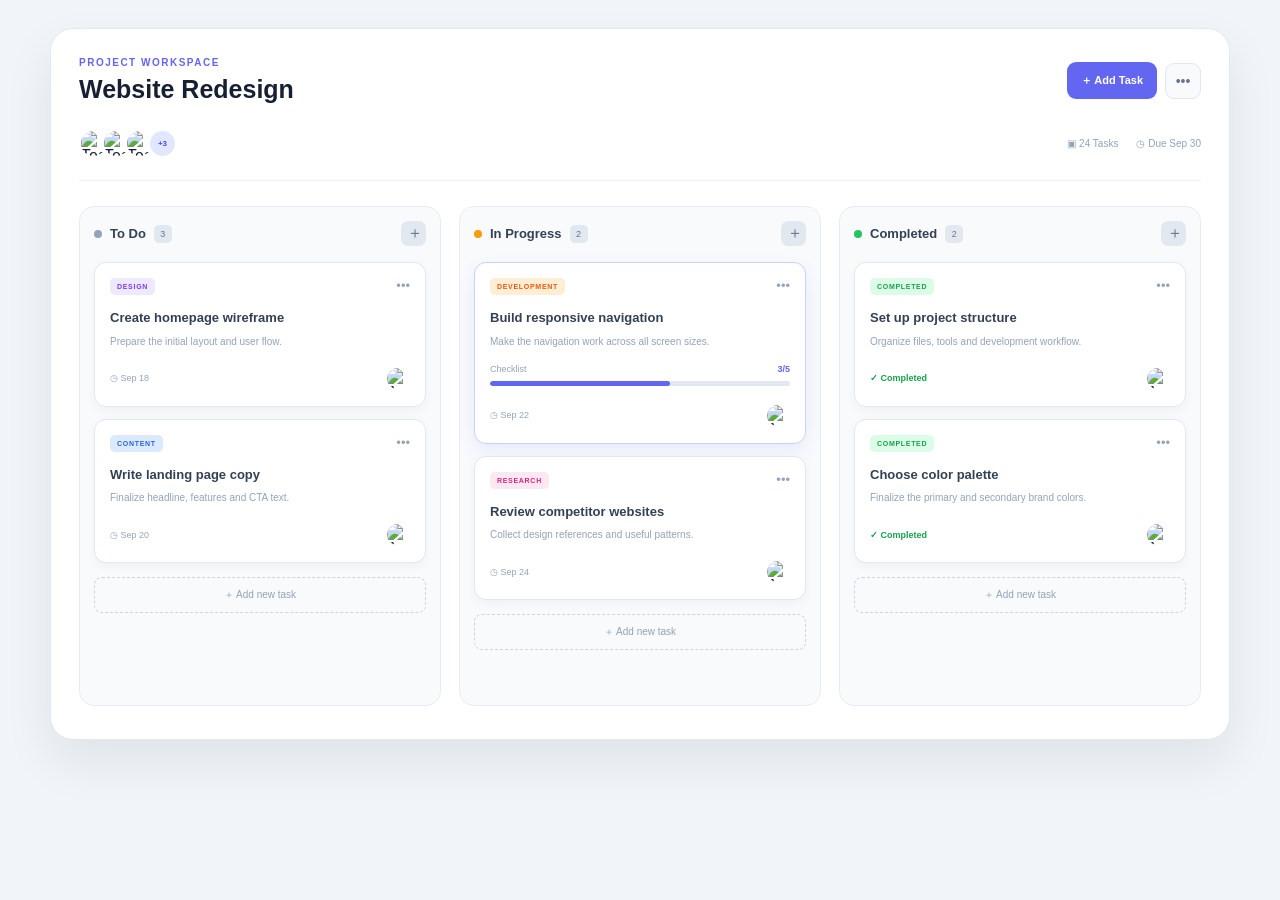
==== index.html @ b1eebb56 "first commit" ====
<!doctype html>
<html lang="en">
  <head>
    <meta charset="utf-8" />
    <meta name="viewport" content="width=device-width, initial-scale=1" />
    <title>
      Kanban Task Board with HTML &amp; CSS 📋 | Project Management UI
    </title>
    <link rel="stylesheet" href="./style.css" />
  </head>
  <body>
    <div class="kanban-board">
      <header class="board-header">
        <div>
          <p class="eyebrow">PROJECT WORKSPACE</p>
          <h1>Website Redesign</h1>
        </div>

        <div class="board-actions">
          <button type="button">＋ Add Task</button>
          <button class="more-button" type="button" aria-label="More options">
            •••
          </button>
        </div>
      </header>

      <div class="board-meta">
        <div class="team-avatars">
          <img src="https://i.pravatar.cc/80?img=12" alt="Team member" />
          <img src="https://i.pravatar.cc/80?img=32" alt="Team member" />
          <img src="https://i.pravatar.cc/80?img=47" alt="Team member" />
          <span>+3</span>
        </div>

        <div class="board-info">
          <span>▣ 24 Tasks</span>
          <span>◷ Due Sep 30</span>
        </div>
      </div>

      <main class="kanban-columns">
        <section class="kanban-column">
          <header class="column-header">
            <div>
              <span class="status-dot gray"></span>
              <h2>To Do</h2>
              <span class="task-count">3</span>
            </div>

            <button type="button">＋</button>
          </header>

          <div class="task-list">
            <article class="task-card">
              <div class="task-top">
                <span class="task-label purple">DESIGN</span>
                <button type="button">•••</button>
              </div>

              <h3>Create homepage wireframe</h3>
              <p>Prepare the initial layout and user flow.</p>

              <div class="task-footer">
                <span class="due-date">◷ Sep 18</span>
                <img src="https://i.pravatar.cc/60?img=12" alt="Assignee" />
              </div>
            </article>

            <article class="task-card">
              <div class="task-top">
                <span class="task-label blue">CONTENT</span>
                <button type="button">•••</button>
              </div>

              <h3>Write landing page copy</h3>
              <p>Finalize headline, features and CTA text.</p>

              <div class="task-footer">
                <span class="due-date">◷ Sep 20</span>
                <img src="https://i.pravatar.cc/60?img=32" alt="Assignee" />
              </div>
            </article>
          </div>

          <button class="add-task-button" type="button">＋ Add new task</button>
        </section>

        <section class="kanban-column">
          <header class="column-header">
            <div>
              <span class="status-dot orange"></span>
              <h2>In Progress</h2>
              <span class="task-count">2</span>
            </div>

            <button type="button">＋</button>
          </header>

          <div class="task-list">
            <article class="task-card highlighted">
              <div class="task-top">
                <span class="task-label orange">DEVELOPMENT</span>
                <button type="button">•••</button>
              </div>

              <h3>Build responsive navigation</h3>
              <p>Make the navigation work across all screen sizes.</p>

              <div class="checklist">
                <div class="checklist-label">
                  <span>Checklist</span>
                  <strong>3/5</strong>
                </div>

                <div class="checklist-track">
                  <span></span>
                </div>
              </div>

              <div class="task-footer">
                <span class="due-date">◷ Sep 22</span>
                <img src="https://i.pravatar.cc/60?img=47" alt="Assignee" />
              </div>
            </article>

            <article class="task-card">
              <div class="task-top">
                <span class="task-label pink">RESEARCH</span>
                <button type="button">•••</button>
              </div>

              <h3>Review competitor websites</h3>
              <p>Collect design references and useful patterns.</p>

              <div class="task-footer">
                <span class="due-date">◷ Sep 24</span>
                <img src="https://i.pravatar.cc/60?img=14" alt="Assignee" />
              </div>
            </article>
          </div>

          <button class="add-task-button" type="button">＋ Add new task</button>
        </section>

        <section class="kanban-column">
          <header class="column-header">
            <div>
              <span class="status-dot green"></span>
              <h2>Completed</h2>
              <span class="task-count">2</span>
            </div>

            <button type="button">＋</button>
          </header>

          <div class="task-list">
            <article class="task-card completed-card">
              <div class="task-top">
                <span class="task-label green-label">COMPLETED</span>
                <button type="button">•••</button>
              </div>

              <h3>Set up project structure</h3>
              <p>Organize files, tools and development workflow.</p>

              <div class="task-footer">
                <span class="done-date">✓ Completed</span>
                <img src="https://i.pravatar.cc/60?img=12" alt="Assignee" />
              </div>
            </article>

            <article class="task-card completed-card">
              <div class="task-top">
                <span class="task-label green-label">COMPLETED</span>
                <button type="button">•••</button>
              </div>

              <h3>Choose color palette</h3>
              <p>Finalize the primary and secondary brand colors.</p>

              <div class="task-footer">
                <span class="done-date">✓ Completed</span>
                <img src="https://i.pravatar.cc/60?img=32" alt="Assignee" />
              </div>
            </article>
          </div>

          <button class="add-task-button" type="button">＋ Add new task</button>
        </section>
      </main>
    </div>
  </body>
</html>
---- style.css ----
* {
  box-sizing: border-box;
}

body {
  margin: 0;
  min-height: 100vh;
  padding: 28px;
  background: #f1f5f9;
  color: #172033;
  font-family: Arial, sans-serif;
}

.kanban-board {
  width: min(100%, 1180px);
  margin: 0 auto;
  padding: 28px;
  border: 1px solid #e2e8f0;
  border-radius: 23px;
  background: #ffffff;
  box-shadow: 0 22px 50px rgba(15, 23, 42, 0.08);
}

.board-header,
.board-meta,
.column-header,
.task-top,
.task-footer,
.checklist-label {
  display: flex;
  align-items: center;
  justify-content: space-between;
  gap: 15px;
}

.eyebrow {
  margin: 0 0 7px;
  color: #6366f1;
  font-size: 10px;
  font-weight: 700;
  letter-spacing: 1.5px;
}

.board-header h1 {
  margin: 0;
  font-size: 25px;
}

.board-actions {
  display: flex;
  align-items: center;
  gap: 8px;
}

.board-actions > button:first-child {
  padding: 11px 14px;
  border: 0;
  border-radius: 9px;
  background: #6366f1;
  color: #ffffff;
  cursor: pointer;
  font-size: 11px;
  font-weight: 700;
  transition: background 0.25s ease, transform 0.25s ease;
}

.board-actions > button:first-child:hover {
  background: #4f46e5;
  transform: translateY(-2px);
}

.more-button {
  width: 36px;
  height: 36px;
  border: 1px solid #e2e8f0;
  border-radius: 9px;
  background: #f8fafc;
  color: #64748b;
  cursor: pointer;
  font-size: 14px;
}

.board-meta {
  margin-top: 25px;
  padding-bottom: 22px;
  border-bottom: 1px solid #edf1f5;
}

.team-avatars {
  display: flex;
  align-items: center;
}

.team-avatars img,
.team-avatars span {
  width: 29px;
  height: 29px;
  margin-left: -6px;
  border: 2px solid #ffffff;
  border-radius: 50%;
}

.team-avatars img:first-child {
  margin-left: 0;
}

.team-avatars img {
  object-fit: cover;
}

.team-avatars span {
  display: grid;
  place-items: center;
  background: #e0e7ff;
  color: #4f46e5;
  font-size: 8px;
  font-weight: 700;
}

.board-info {
  display: flex;
  gap: 18px;
  color: #94a3b8;
  font-size: 10px;
}

.kanban-columns {
  display: grid;
  grid-template-columns: repeat(3, minmax(245px, 1fr));
  gap: 18px;
  margin-top: 25px;
  overflow-x: auto;
  padding-bottom: 5px;
}

.kanban-column {
  min-height: 500px;
  padding: 14px;
  border: 1px solid #e7ecf3;
  border-radius: 15px;
  background: #f8fafc;
}

.column-header {
  margin-bottom: 16px;
}

.column-header > div {
  display: flex;
  align-items: center;
  gap: 8px;
}

.column-header h2 {
  margin: 0;
  color: #334155;
  font-size: 13px;
}

.column-header > button {
  width: 25px;
  height: 25px;
  border: 0;
  border-radius: 7px;
  background: #e2e8f0;
  color: #64748b;
  cursor: pointer;
  font-size: 16px;
}

.column-header > button:hover {
  background: #c7d2fe;
  color: #4f46e5;
}

.status-dot {
  width: 8px;
  height: 8px;
  border-radius: 50%;
}

.status-dot.gray {
  background: #94a3b8;
}

.status-dot.orange {
  background: #f59e0b;
}

.status-dot.green {
  background: #22c55e;
}

.task-count {
  min-width: 18px;
  height: 18px;
  display: grid;
  place-items: center;
  border-radius: 5px;
  background: #e2e8f0;
  color: #64748b;
  font-size: 9px;
}

.task-list {
  display: grid;
  gap: 12px;
}

.task-card {
  padding: 15px;
  border: 1px solid #e2e8f0;
  border-radius: 12px;
  background: #ffffff;
  box-shadow: 0 4px 12px rgba(15, 23, 42, 0.04);
  transition: transform 0.25s ease, box-shadow 0.25s ease;
}

.task-card:hover {
  transform: translateY(-4px);
  box-shadow: 0 12px 24px rgba(15, 23, 42, 0.09);
}

.task-card.highlighted {
  border-color: #c7d2fe;
  box-shadow: 0 7px 18px rgba(99, 102, 241, 0.1);
}

.task-top {
  align-items: flex-start;
}

.task-label {
  padding: 5px 7px;
  border-radius: 5px;
  font-size: 7px;
  font-weight: 700;
  letter-spacing: 0.7px;
}

.task-label.purple {
  background: #ede9fe;
  color: #7c3aed;
}

.task-label.blue {
  background: #dbeafe;
  color: #2563eb;
}

.task-label.orange {
  background: #ffedd5;
  color: #ea580c;
}

.task-label.pink {
  background: #fce7f3;
  color: #db2777;
}

.task-label.green-label {
  background: #dcfce7;
  color: #16a34a;
}

.task-top button {
  padding: 0;
  border: 0;
  background: transparent;
  color: #94a3b8;
  cursor: pointer;
  font-size: 13px;
}

.task-card h3 {
  margin: 14px 0 7px;
  color: #334155;
  font-size: 13px;
  line-height: 1.35;
}

.task-card > p {
  margin: 0;
  color: #94a3b8;
  font-size: 10px;
  line-height: 1.5;
}

.checklist {
  margin-top: 15px;
}

.checklist-label {
  margin-bottom: 7px;
  color: #94a3b8;
  font-size: 9px;
}

.checklist-label strong {
  color: #6366f1;
}

.checklist-track {
  height: 5px;
  overflow: hidden;
  border-radius: 10px;
  background: #e2e8f0;
}

.checklist-track span {
  display: block;
  width: 60%;
  height: 100%;
  border-radius: inherit;
  background: #6366f1;
}

.task-footer {
  margin-top: 17px;
}

.due-date,
.done-date {
  color: #94a3b8;
  font-size: 9px;
}

.done-date {
  color: #16a34a;
  font-weight: 700;
}

.task-footer img {
  width: 25px;
  height: 25px;
  border: 2px solid #ffffff;
  border-radius: 50%;
  object-fit: cover;
}

.add-task-button {
  width: 100%;
  margin-top: 14px;
  padding: 10px;
  border: 1px dashed #cbd5e1;
  border-radius: 8px;
  background: transparent;
  color: #94a3b8;
  cursor: pointer;
  font-size: 10px;
  transition: border-color 0.25s ease, color 0.25s ease,
    background 0.25s ease;
}

.add-task-button:hover {
  border-color: #818cf8;
  background: #eef2ff;
  color: #6366f1;
}

@media (max-width: 700px) {
  body {
    padding: 14px;
  }

  .kanban-board {
    padding: 20px 15px;
  }

  .kanban-columns {
    grid-template-columns: repeat(3, 270px);
  }

  .board-info {
    display: none;
  }
}
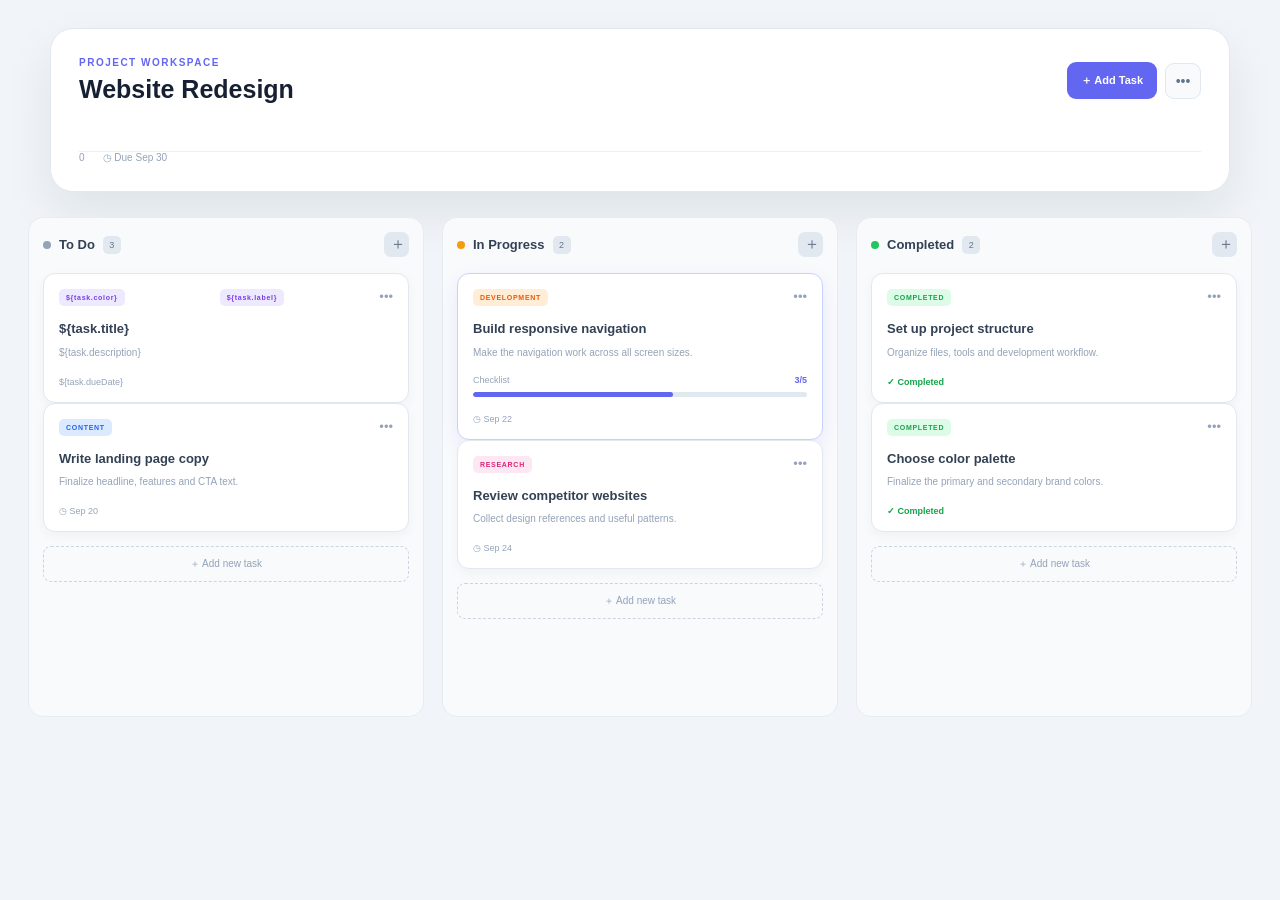
==== commit 75681df5: "logic to replace hardcoded values" ====
--- a/index.html
+++ b/index.html
@@ -25,21 +25,17 @@
       </header>
 
       <div class="board-meta">
-        <div class="team-avatars">
-          <img src="https://i.pravatar.cc/80?img=12" alt="Team member" />
-          <img src="https://i.pravatar.cc/80?img=32" alt="Team member" />
-          <img src="https://i.pravatar.cc/80?img=47" alt="Team member" />
-          <span>+3</span>
+        
         </div>
 
         <div class="board-info">
-          <span>▣ 24 Tasks</span>
+          <span id="total_count">0</span>
           <span>◷ Due Sep 30</span>
         </div>
       </div>
 
       <main class="kanban-columns">
-        <section class="kanban-column">
+        <section class="kanban-column" data-status="todo">
           <header class="column-header">
             <div>
               <span class="status-dot gray"></span>
@@ -50,19 +46,19 @@
             <button type="button">＋</button>
           </header>
 
-          <div class="task-list">
+          <div id="list-todo">
             <article class="task-card">
               <div class="task-top">
-                <span class="task-label purple">DESIGN</span>
+                <span class="task-label purple">${task.color}</span>
+                <span class="task-label purple">${task.label}</span>
                 <button type="button">•••</button>
               </div>
 
-              <h3>Create homepage wireframe</h3>
-              <p>Prepare the initial layout and user flow.</p>
+              <h3>${task.title}</h3>
+              <p>${task.description}</p>
 
               <div class="task-footer">
-                <span class="due-date">◷ Sep 18</span>
-                <img src="https://i.pravatar.cc/60?img=12" alt="Assignee" />
+                <span class="due-date">${task.dueDate}</span>
               </div>
             </article>
 
@@ -77,7 +73,6 @@
 
               <div class="task-footer">
                 <span class="due-date">◷ Sep 20</span>
-                <img src="https://i.pravatar.cc/60?img=32" alt="Assignee" />
               </div>
             </article>
           </div>
@@ -85,7 +80,7 @@
           <button class="add-task-button" type="button">＋ Add new task</button>
         </section>
 
-        <section class="kanban-column">
+        <section class="kanban-column" data-status="progress">
           <header class="column-header">
             <div>
               <span class="status-dot orange"></span>
@@ -96,7 +91,7 @@
             <button type="button">＋</button>
           </header>
 
-          <div class="task-list">
+          <div id="list-progress">
             <article class="task-card highlighted">
               <div class="task-top">
                 <span class="task-label orange">DEVELOPMENT</span>
@@ -119,7 +114,6 @@
 
               <div class="task-footer">
                 <span class="due-date">◷ Sep 22</span>
-                <img src="https://i.pravatar.cc/60?img=47" alt="Assignee" />
               </div>
             </article>
 
@@ -134,7 +128,7 @@
 
               <div class="task-footer">
                 <span class="due-date">◷ Sep 24</span>
-                <img src="https://i.pravatar.cc/60?img=14" alt="Assignee" />
+                
               </div>
             </article>
           </div>
@@ -142,7 +136,7 @@
           <button class="add-task-button" type="button">＋ Add new task</button>
         </section>
 
-        <section class="kanban-column">
+        <section class="kanban-column" data-status="done">
           <header class="column-header">
             <div>
               <span class="status-dot green"></span>
@@ -153,7 +147,7 @@
             <button type="button">＋</button>
           </header>
 
-          <div class="task-list">
+          <div id="list-done">
             <article class="task-card completed-card">
               <div class="task-top">
                 <span class="task-label green-label">COMPLETED</span>
@@ -165,7 +159,7 @@
 
               <div class="task-footer">
                 <span class="done-date">✓ Completed</span>
-                <img src="https://i.pravatar.cc/60?img=12" alt="Assignee" />
+                
               </div>
             </article>
 
@@ -180,7 +174,7 @@
 
               <div class="task-footer">
                 <span class="done-date">✓ Completed</span>
-                <img src="https://i.pravatar.cc/60?img=32" alt="Assignee" />
+                
               </div>
             </article>
           </div>
@@ -189,5 +183,6 @@
         </section>
       </main>
     </div>
+    <script src="./index.js"></script>
   </body>
 </html>
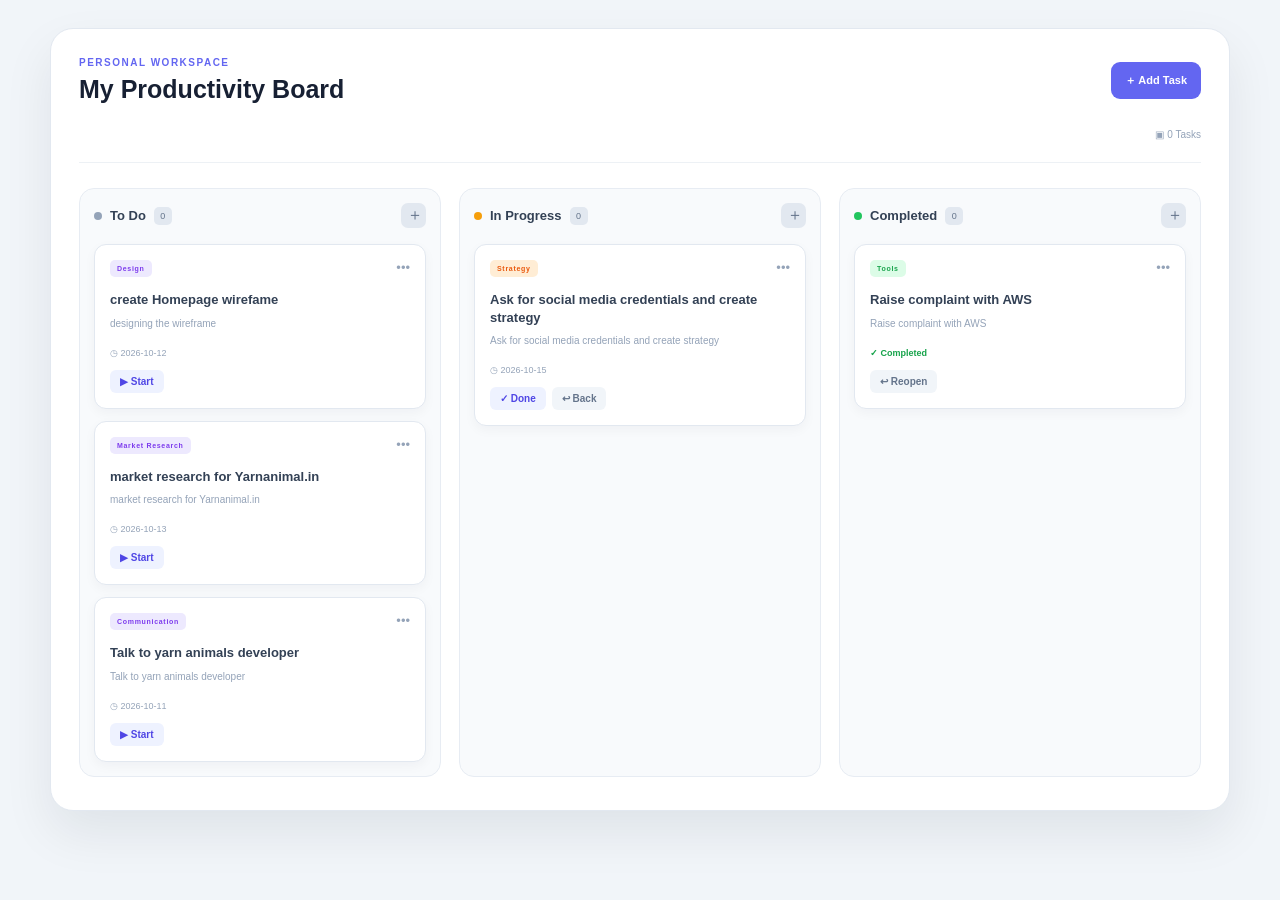
==== commit 5e1bb35a: "adding logic for cards" ====
--- a/index.html
+++ b/index.html
@@ -3,34 +3,27 @@
   <head>
     <meta charset="utf-8" />
     <meta name="viewport" content="width=device-width, initial-scale=1" />
-    <title>
-      Kanban Task Board with HTML &amp; CSS 📋 | Project Management UI
-    </title>
+    <title>My Productivity Board</title>
     <link rel="stylesheet" href="./style.css" />
   </head>
   <body>
     <div class="kanban-board">
       <header class="board-header">
         <div>
-          <p class="eyebrow">PROJECT WORKSPACE</p>
-          <h1>Website Redesign</h1>
+          <p class="eyebrow">PERSONAL WORKSPACE</p>
+          <h1>My Productivity Board</h1>
         </div>
 
         <div class="board-actions">
-          <button type="button">＋ Add Task</button>
-          <button class="more-button" type="button" aria-label="More options">
-            •••
-          </button>
+          <button type="button" id="add-task-btn">＋ Add Task</button>
         </div>
       </header>
 
       <div class="board-meta">
-        
-        </div>
+        <span id="today-label" class="board-info"></span>
 
         <div class="board-info">
-          <span id="total_count">0</span>
-          <span>◷ Due Sep 30</span>
+          <span>▣ <span id="total-count">0</span> Tasks</span>
         </div>
       </div>
 
@@ -40,44 +33,14 @@
             <div>
               <span class="status-dot gray"></span>
               <h2>To Do</h2>
-              <span class="task-count">3</span>
+              <span class="task-count" id="count-todo">0</span>
             </div>
-
-            <button type="button">＋</button>
+            <button type="button" class="column-add" data-status="todo">
+              ＋
+            </button>
           </header>
 
-          <div id="list-todo">
-            <article class="task-card">
-              <div class="task-top">
-                <span class="task-label purple">${task.color}</span>
-                <span class="task-label purple">${task.label}</span>
-                <button type="button">•••</button>
-              </div>
-
-              <h3>${task.title}</h3>
-              <p>${task.description}</p>
-
-              <div class="task-footer">
-                <span class="due-date">${task.dueDate}</span>
-              </div>
-            </article>
-
-            <article class="task-card">
-              <div class="task-top">
-                <span class="task-label blue">CONTENT</span>
-                <button type="button">•••</button>
-              </div>
-
-              <h3>Write landing page copy</h3>
-              <p>Finalize headline, features and CTA text.</p>
-
-              <div class="task-footer">
-                <span class="due-date">◷ Sep 20</span>
-              </div>
-            </article>
-          </div>
-
-          <button class="add-task-button" type="button">＋ Add new task</button>
+          <div class="task-list" id="list-todo"></div>
         </section>
 
         <section class="kanban-column" data-status="progress">
@@ -85,55 +48,14 @@
             <div>
               <span class="status-dot orange"></span>
               <h2>In Progress</h2>
-              <span class="task-count">2</span>
+              <span class="task-count" id="count-progress">0</span>
             </div>
-
-            <button type="button">＋</button>
+            <button type="button" class="column-add" data-status="progress">
+              ＋
+            </button>
           </header>
 
-          <div id="list-progress">
-            <article class="task-card highlighted">
-              <div class="task-top">
-                <span class="task-label orange">DEVELOPMENT</span>
-                <button type="button">•••</button>
-              </div>
-
-              <h3>Build responsive navigation</h3>
-              <p>Make the navigation work across all screen sizes.</p>
-
-              <div class="checklist">
-                <div class="checklist-label">
-                  <span>Checklist</span>
-                  <strong>3/5</strong>
-                </div>
-
-                <div class="checklist-track">
-                  <span></span>
-                </div>
-              </div>
-
-              <div class="task-footer">
-                <span class="due-date">◷ Sep 22</span>
-              </div>
-            </article>
-
-            <article class="task-card">
-              <div class="task-top">
-                <span class="task-label pink">RESEARCH</span>
-                <button type="button">•••</button>
-              </div>
-
-              <h3>Review competitor websites</h3>
-              <p>Collect design references and useful patterns.</p>
-
-              <div class="task-footer">
-                <span class="due-date">◷ Sep 24</span>
-                
-              </div>
-            </article>
-          </div>
-
-          <button class="add-task-button" type="button">＋ Add new task</button>
+          <div class="task-list" id="list-progress"></div>
         </section>
 
         <section class="kanban-column" data-status="done">
@@ -141,48 +63,44 @@
             <div>
               <span class="status-dot green"></span>
               <h2>Completed</h2>
-              <span class="task-count">2</span>
+              <span class="task-count" id="count-done">0</span>
             </div>
-
-            <button type="button">＋</button>
+            <button type="button" class="column-add" data-status="done">
+              ＋
+            </button>
           </header>
 
-          <div id="list-done">
-            <article class="task-card completed-card">
-              <div class="task-top">
-                <span class="task-label green-label">COMPLETED</span>
-                <button type="button">•••</button>
-              </div>
-
-              <h3>Set up project structure</h3>
-              <p>Organize files, tools and development workflow.</p>
-
-              <div class="task-footer">
-                <span class="done-date">✓ Completed</span>
-                
-              </div>
-            </article>
-
-            <article class="task-card completed-card">
-              <div class="task-top">
-                <span class="task-label green-label">COMPLETED</span>
-                <button type="button">•••</button>
-              </div>
-
-              <h3>Choose color palette</h3>
-              <p>Finalize the primary and secondary brand colors.</p>
-
-              <div class="task-footer">
-                <span class="done-date">✓ Completed</span>
-                
-              </div>
-            </article>
-          </div>
-
-          <button class="add-task-button" type="button">＋ Add new task</button>
+          <div class="task-list" id="list-done"></div>
         </section>
       </main>
     </div>
-    <script src="./index.js"></script>
+
+    <dialog id="task-dialog">
+      <form id="task-form">
+        <h2>New Task</h2>
+        <input type="text" id="task-title" placeholder="Title" required />
+        <input type="text" id="task-desc" placeholder="Description" />
+        <input type="text" id="task-label" placeholder="Label (e.g. Design)" />
+        <select id="task-color">
+          <option value="purple">Purple</option>
+          <option value="blue">Blue</option>
+          <option value="orange">Orange</option>
+          <option value="pink">Pink</option>
+        </select>
+        <select id="task-status">
+          <option value="todo">To Do</option>
+          <option value="progress">In Progress</option>
+          <option value="done">Completed</option>
+        </select>
+        <input type="date" id="task-date" required />
+        <div class="dialog-buttons">
+          <button type="button" id="delete-btn" hidden>Delete</button>
+          <button type="button" id="cancel-btn">Cancel</button>
+          <button type="submit" id="submit-btn">Add</button>
+        </div>
+      </form>
+    </dialog>
+
+    <script src="./index.js" defer></script>
   </body>
 </html>
--- a/style.css
+++ b/style.css
@@ -61,7 +61,9 @@
   cursor: pointer;
   font-size: 11px;
   font-weight: 700;
-  transition: background 0.25s ease, transform 0.25s ease;
+  transition:
+    background 0.25s ease,
+    transform 0.25s ease;
 }
 
 .board-actions > button:first-child:hover {
@@ -213,7 +215,9 @@
   border-radius: 12px;
   background: #ffffff;
   box-shadow: 0 4px 12px rgba(15, 23, 42, 0.04);
-  transition: transform 0.25s ease, box-shadow 0.25s ease;
+  transition:
+    transform 0.25s ease,
+    box-shadow 0.25s ease;
 }
 
 .task-card:hover {
@@ -348,7 +352,9 @@
   color: #94a3b8;
   cursor: pointer;
   font-size: 10px;
-  transition: border-color 0.25s ease, color 0.25s ease,
+  transition:
+    border-color 0.25s ease,
+    color 0.25s ease,
     background 0.25s ease;
 }
 
@@ -358,6 +364,84 @@
   color: #6366f1;
 }
 
+dialog {
+  width: min(92%, 380px);
+  padding: 22px;
+  border: 1px solid #e2e8f0;
+  border-radius: 15px;
+}
+dialog::backdrop {
+  background: rgba(15, 23, 42, 0.4);
+}
+#task-form {
+  display: grid;
+  gap: 10px;
+}
+#task-form h2 {
+  margin: 0 0 4px;
+  font-size: 16px;
+}
+#task-form input,
+#task-form select {
+  padding: 10px;
+  border: 1px solid #cbd5e1;
+  border-radius: 8px;
+  font-size: 12px;
+}
+.dialog-buttons {
+  display: flex;
+  justify-content: flex-end;
+  gap: 8px;
+}
+.dialog-buttons button {
+  padding: 9px 14px;
+  border: 0;
+  border-radius: 8px;
+  cursor: pointer;
+  font-size: 11px;
+  font-weight: 700;
+}
+#cancel-btn {
+  background: #e2e8f0;
+  color: #475569;
+}
+.dialog-buttons button[type="submit"] {
+  background: #6366f1;
+  color: #fff;
+}
+
+.card-actions {
+  display: flex;
+  gap: 6px;
+  margin-top: 12px;
+}
+.action-btn {
+  padding: 6px 10px;
+  border: 0;
+  border-radius: 6px;
+  background: #eef2ff;
+  color: #4f46e5;
+  font-size: 10px;
+  font-weight: 700;
+  cursor: pointer;
+}
+.action-btn:hover {
+  background: #c7d2fe;
+}
+.action-btn.secondary {
+  background: #f1f5f9;
+  color: #64748b;
+}
+.action-btn.secondary:hover {
+  background: #e2e8f0;
+}
+
+#delete-btn {
+  background: #fee2e2;
+  color: #dc2626;
+  margin-right: auto;
+}
+
 @media (max-width: 700px) {
   body {
     padding: 14px;
@@ -374,4 +458,4 @@
   .board-info {
     display: none;
   }
-}+}
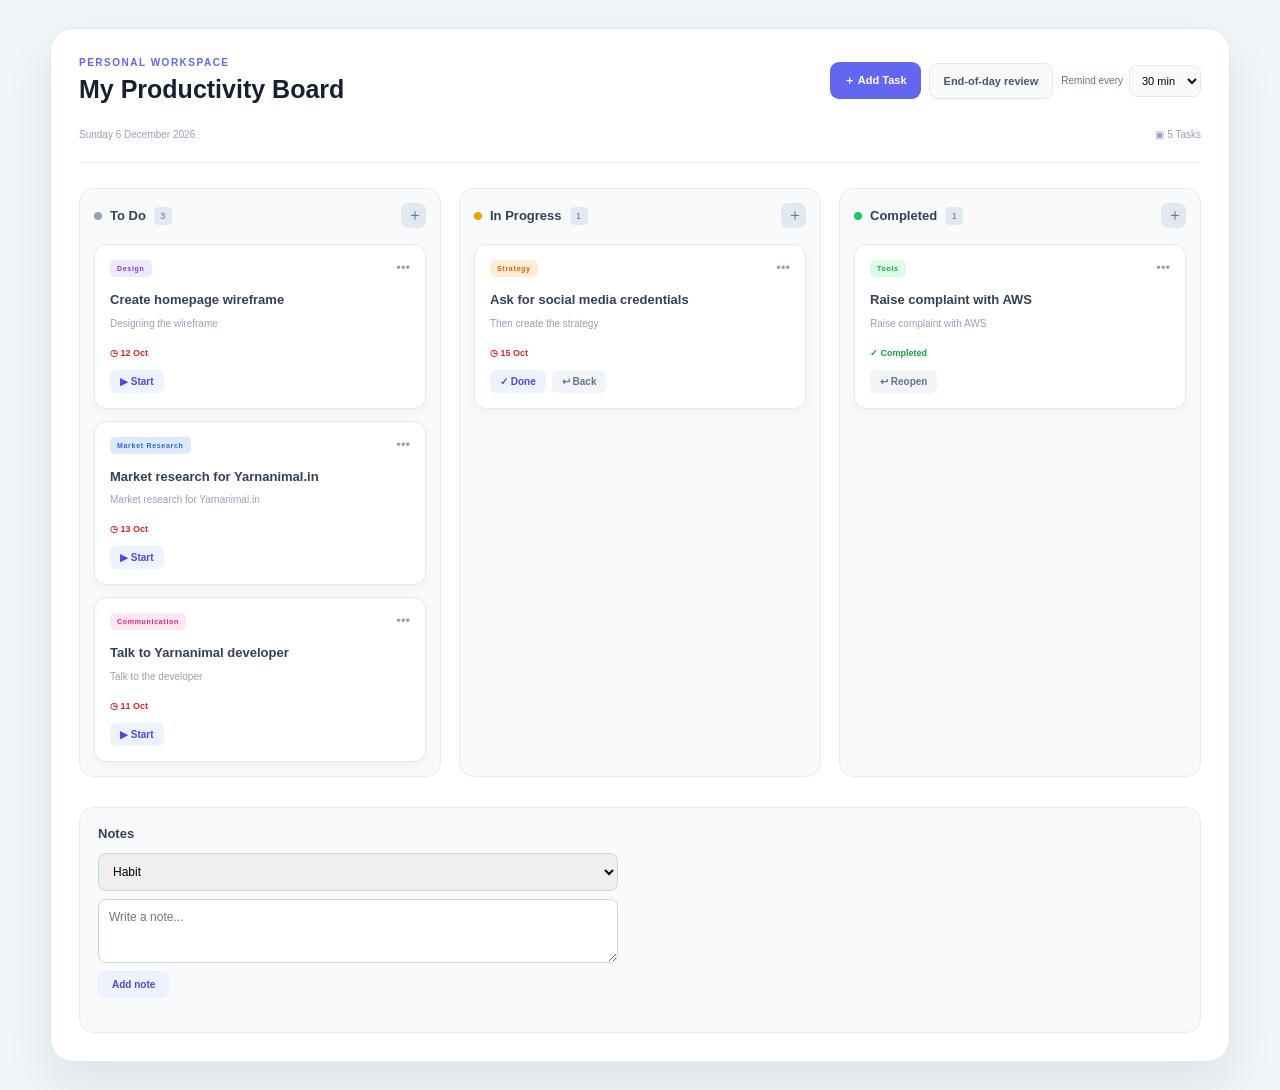
==== commit 32e0ad97: "added local storage file for better functionality updated panel styles, created logic for timer and " ====
--- a/index.html
+++ b/index.html
@@ -5,6 +5,7 @@
     <meta name="viewport" content="width=device-width, initial-scale=1" />
     <title>My Productivity Board</title>
     <link rel="stylesheet" href="./style.css" />
+    <link rel="stylesheet" href="./panels.css" />
   </head>
   <body>
     <div class="kanban-board">
@@ -16,12 +17,21 @@
 
         <div class="board-actions">
           <button type="button" id="add-task-btn">＋ Add Task</button>
+          <button type="button" id="review-btn" class="ghost-btn">End-of-day review</button>
+          <label class="reminder-setting">
+            Remind every
+            <select id="reminder-interval">
+              <option value="15">15 min</option>
+              <option value="30">30 min</option>
+              <option value="60">60 min</option>
+              <option value="0">Off</option>
+            </select>
+          </label>
         </div>
       </header>
 
       <div class="board-meta">
         <span id="today-label" class="board-info"></span>
-
         <div class="board-info">
           <span>▣ <span id="total-count">0</span> Tasks</span>
         </div>
@@ -35,11 +45,8 @@
               <h2>To Do</h2>
               <span class="task-count" id="count-todo">0</span>
             </div>
-            <button type="button" class="column-add" data-status="todo">
-              ＋
-            </button>
+            <button type="button" class="column-add" data-status="todo" aria-label="Add to To Do">＋</button>
           </header>
-
           <div class="task-list" id="list-todo"></div>
         </section>
 
@@ -50,11 +57,8 @@
               <h2>In Progress</h2>
               <span class="task-count" id="count-progress">0</span>
             </div>
-            <button type="button" class="column-add" data-status="progress">
-              ＋
-            </button>
+            <button type="button" class="column-add" data-status="progress" aria-label="Add to In Progress">＋</button>
           </header>
-
           <div class="task-list" id="list-progress"></div>
         </section>
 
@@ -65,29 +69,42 @@
               <h2>Completed</h2>
               <span class="task-count" id="count-done">0</span>
             </div>
-            <button type="button" class="column-add" data-status="done">
-              ＋
-            </button>
+            <button type="button" class="column-add" data-status="done" aria-label="Add to Completed">＋</button>
           </header>
-
           <div class="task-list" id="list-done"></div>
         </section>
       </main>
+
+      <section class="notes-panel" aria-labelledby="notes-title">
+        <h2 id="notes-title">Notes</h2>
+        <form id="note-form">
+          <select id="note-category" aria-label="Note category">
+            <option value="habit">Habit</option>
+            <option value="reflection">Reflection</option>
+            <option value="time management">Time management</option>
+            <option value="critique">Critique</option>
+            <option value="other">Other</option>
+          </select>
+          <textarea id="note-text" rows="3" placeholder="Write a note..."></textarea>
+          <button type="submit" class="action-btn">Add note</button>
+        </form>
+        <ul id="notes-list" class="notes-list"></ul>
+      </section>
     </div>
 
     <dialog id="task-dialog">
       <form id="task-form">
-        <h2>New Task</h2>
+        <h2 id="dialog-title">New Task</h2>
         <input type="text" id="task-title" placeholder="Title" required />
         <input type="text" id="task-desc" placeholder="Description" />
         <input type="text" id="task-label" placeholder="Label (e.g. Design)" />
-        <select id="task-color">
+        <select id="task-color" aria-label="Label color">
           <option value="purple">Purple</option>
           <option value="blue">Blue</option>
           <option value="orange">Orange</option>
           <option value="pink">Pink</option>
         </select>
-        <select id="task-status">
+        <select id="task-status" aria-label="Status">
           <option value="todo">To Do</option>
           <option value="progress">In Progress</option>
           <option value="done">Completed</option>
@@ -101,6 +118,21 @@
       </form>
     </dialog>
 
-    <script src="./index.js" defer></script>
+    <dialog id="review-dialog">
+      <form id="review-form">
+        <h2>End-of-day review</h2>
+        <p id="review-summary" class="review-summary"></p>
+        <ul id="review-list" class="review-list"></ul>
+        <textarea id="review-text" rows="4" placeholder="What went well? What would you change tomorrow?"></textarea>
+        <div class="dialog-buttons">
+          <button type="button" id="review-close" class="ghost-btn">Close</button>
+          <button type="submit">Save reflection</button>
+        </div>
+      </form>
+    </dialog>
+
+    <div id="toast" class="toast" role="status" hidden></div>
+
+    <script type="module" src="./index.js"></script>
   </body>
 </html>
--- a/panels.css
+++ b/panels.css
@@ -0,0 +1,120 @@
+/* Header extras */
+.board-actions { flex-wrap: wrap; justify-content: flex-end; }
+
+.ghost-btn {
+  padding: 11px 14px;
+  border: 1px solid #e2e8f0;
+  border-radius: 9px;
+  background: #f8fafc;
+  color: #475569;
+  cursor: pointer;
+  font-size: 11px;
+  font-weight: 700;
+}
+.ghost-btn:hover { background: #eef2ff; color: #4f46e5; }
+
+.reminder-setting {
+  display: flex;
+  align-items: center;
+  gap: 6px;
+  color: #64748b;
+  font-size: 10px;
+}
+.reminder-setting select {
+  padding: 8px;
+  border: 1px solid #e2e8f0;
+  border-radius: 8px;
+  background: #f8fafc;
+  font-size: 11px;
+}
+
+/* Overdue dates */
+.due-date.overdue { color: #dc2626; font-weight: 700; }
+
+/* Notes panel */
+.notes-panel {
+  margin-top: 25px;
+  padding: 18px;
+  border: 1px solid #e7ecf3;
+  border-radius: 15px;
+  background: #f8fafc;
+}
+.notes-panel h2 { margin: 0 0 12px; color: #334155; font-size: 13px; }
+
+#note-form { display: grid; gap: 8px; max-width: 520px; }
+#note-form select,
+#note-form textarea,
+#review-form textarea {
+  padding: 10px;
+  border: 1px solid #cbd5e1;
+  border-radius: 8px;
+  font: inherit;
+  font-size: 12px;
+  resize: vertical;
+}
+#note-form .action-btn { justify-self: start; padding: 8px 14px; }
+
+.notes-list {
+  display: grid;
+  gap: 10px;
+  margin: 16px 0 0;
+  padding: 0;
+  list-style: none;
+}
+.note {
+  padding: 12px 14px;
+  border: 1px solid #e2e8f0;
+  border-radius: 10px;
+  background: #ffffff;
+}
+.note p { margin: 8px 0 0; color: #475569; font-size: 12px; line-height: 1.5; white-space: pre-wrap; }
+.note-meta { display: flex; align-items: center; gap: 10px; color: #94a3b8; font-size: 9px; }
+.note-tag {
+  padding: 4px 7px;
+  border-radius: 5px;
+  background: #ede9fe;
+  color: #7c3aed;
+  font-weight: 700;
+  letter-spacing: 0.5px;
+  text-transform: uppercase;
+}
+.note-delete {
+  margin-left: auto;
+  border: 0;
+  background: transparent;
+  color: #94a3b8;
+  cursor: pointer;
+}
+.note-delete:hover { color: #dc2626; }
+
+/* End-of-day review dialog */
+#review-form { display: grid; gap: 10px; }
+#review-form h2 { margin: 0; font-size: 16px; }
+.review-summary { margin: 0; color: #64748b; font-size: 11px; }
+.review-list { display: grid; gap: 8px; margin: 0; padding: 0; list-style: none; }
+.review-list li {
+  display: flex;
+  align-items: center;
+  justify-content: space-between;
+  gap: 10px;
+  padding: 10px;
+  border: 1px solid #e2e8f0;
+  border-radius: 8px;
+  font-size: 12px;
+}
+
+/* Reminder toast */
+.toast {
+  position: fixed;
+  right: 20px;
+  bottom: 20px;
+  max-width: 320px;
+  padding: 14px 16px;
+  border-radius: 12px;
+  background: #172033;
+  color: #ffffff;
+  font-size: 12px;
+  line-height: 1.5;
+  box-shadow: 0 12px 30px rgba(15, 23, 42, 0.3);
+}
+.toast[hidden] { display: none; }
